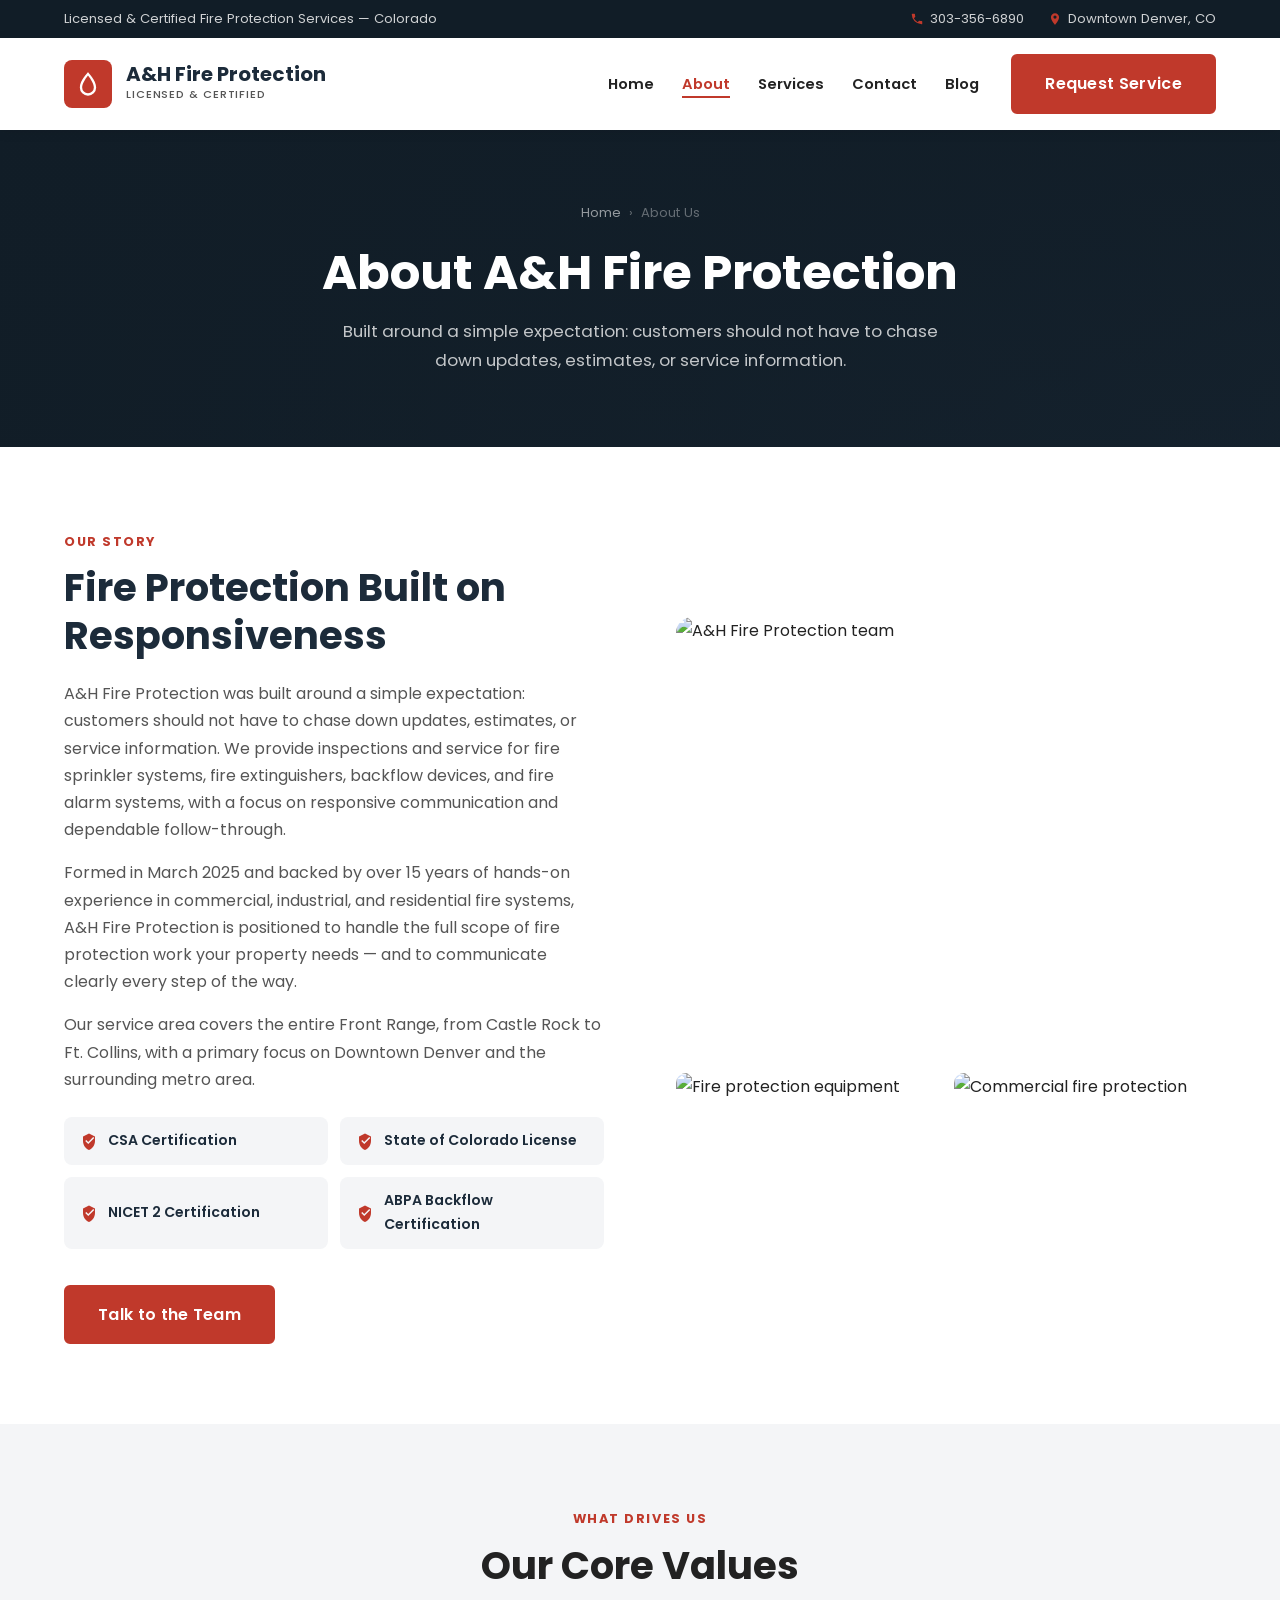
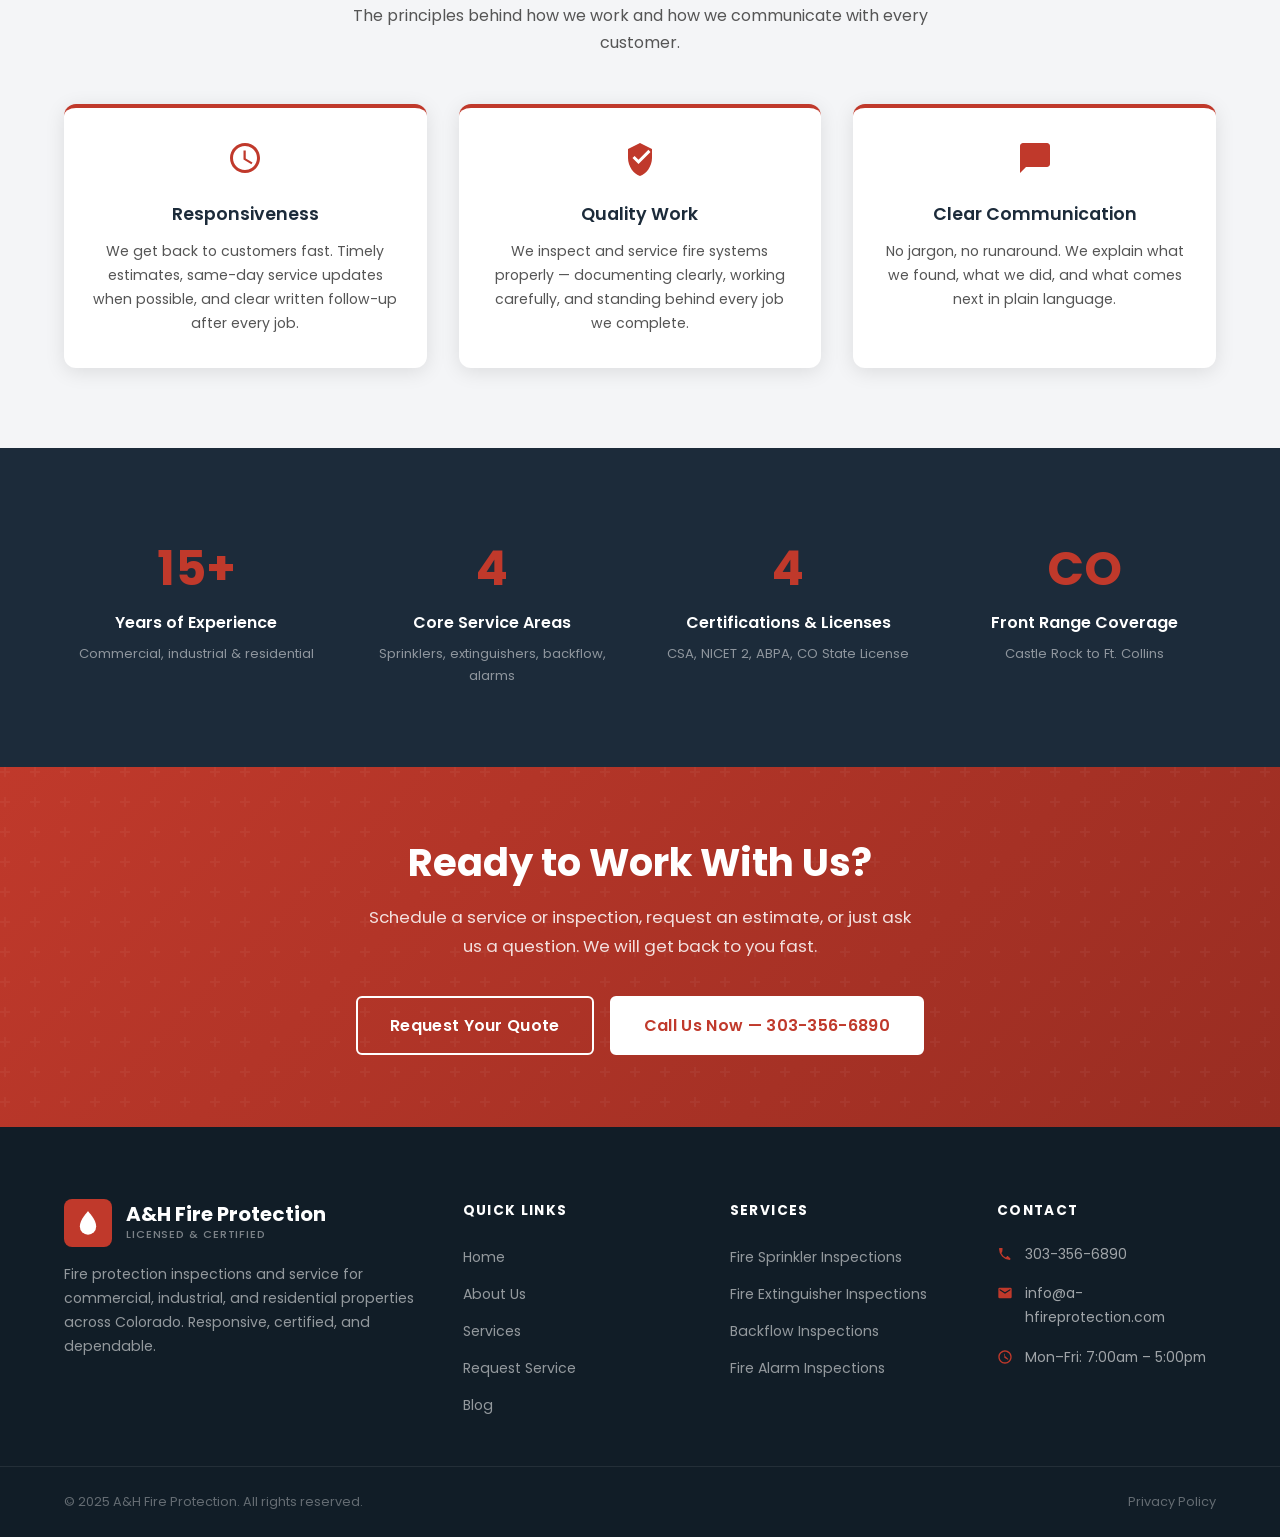
==== about.html @ d6842cc7 "push for website design" ====
<!DOCTYPE html>
<html lang="en">
<head>
  <meta charset="UTF-8">
  <meta name="viewport" content="width=device-width, initial-scale=1.0">
  <title>About A&H Fire Protection | Fire Protection Company Colorado</title>
  <meta name="description" content="Learn about A&H Fire Protection — a Colorado-licensed, NICET 2 certified fire protection company with over 15 years of experience serving commercial, industrial, and residential properties.">
  <link rel="preconnect" href="https://fonts.googleapis.com">
  <link href="https://fonts.googleapis.com/css2?family=Poppins:wght@400;500;600;700&display=swap" rel="stylesheet">
  <link rel="stylesheet" href="styles.css">
</head>
<body>

  <!-- TOP BAR -->
  <div class="topbar">
    <div class="container">
      <span>Licensed &amp; Certified Fire Protection Services — Colorado</span>
      <div class="topbar-right">
        <div class="topbar-item">
          <svg viewBox="0 0 24 24"><path d="M6.62 10.79a15.05 15.05 0 006.59 6.59l2.2-2.2a1 1 0 011.01-.24 11.47 11.47 0 003.58.57 1 1 0 011 1V20a1 1 0 01-1 1A17 17 0 013 4a1 1 0 011-1h3.5a1 1 0 011 1 11.47 11.47 0 00.57 3.58 1 1 0 01-.25 1.01l-2.2 2.2z"/></svg>
          <a href="tel:3033566890">303-356-6890</a>
        </div>
        <div class="topbar-item">
          <svg viewBox="0 0 24 24"><path d="M12 2C8.13 2 5 5.13 5 9c0 5.25 7 13 7 13s7-7.75 7-13c0-3.87-3.13-7-7-7zm0 9.5A2.5 2.5 0 1112 6a2.5 2.5 0 010 5.5z"/></svg>
          Downtown Denver, CO
        </div>
      </div>
    </div>
  </div>

  <!-- HEADER -->
  <header class="header">
    <div class="container">
      <a href="index.html" class="logo">
        <div class="logo-icon">
          <svg viewBox="0 0 24 24"><path d="M12 2c0 0-7 7-7 13a7 7 0 0014 0C19 9 12 2 12 2zm0 18a5 5 0 01-5-5c0-3.17 2.58-7.19 5-10.25C14.42 7.81 17 11.83 17 15a5 5 0 01-5 5z"/></svg>
        </div>
        <div class="logo-text">
          <div class="company-name">A&amp;H Fire Protection</div>
          <div class="company-sub">Licensed &amp; Certified</div>
        </div>
      </a>
      <nav class="nav">
        <ul class="nav-links">
          <li><a href="index.html">Home</a></li>
          <li><a href="about.html" class="active">About</a></li>
          <li><a href="services.html">Services</a></li>
          <li><a href="contact.html">Contact</a></li>
          <li><a href="blog.html">Blog</a></li>
        </ul>
        <a href="contact.html" class="btn btn-primary">Request Service</a>
      </nav>
    </div>
  </header>

  <!-- PAGE HERO -->
  <section class="page-hero">
    <div class="page-hero-bg" style="background-image: url('https://images.unsplash.com/photo-1504307651254-35680f356dfd?w=1600&auto=format&fit=crop');"></div>
    <div class="page-hero-overlay"></div>
    <div class="container">
      <div class="breadcrumb">
        <a href="index.html">Home</a>
        <span>&rsaquo;</span>
        <span>About Us</span>
      </div>
      <h1>About A&amp;H Fire Protection</h1>
      <p>Built around a simple expectation: customers should not have to chase down updates, estimates, or service information.</p>
    </div>
  </section>

  <!-- ABOUT STORY -->
  <section class="section">
    <div class="container">
      <div class="grid-2" style="gap: 72px;">
        <div>
          <span class="section-label">Our Story</span>
          <h2 style="color: var(--navy); margin-bottom: 20px;">Fire Protection Built on Responsiveness</h2>
          <p>A&H Fire Protection was built around a simple expectation: customers should not have to chase down updates, estimates, or service information. We provide inspections and service for fire sprinkler systems, fire extinguishers, backflow devices, and fire alarm systems, with a focus on responsive communication and dependable follow-through.</p>
          <p>Formed in March 2025 and backed by over 15 years of hands-on experience in commercial, industrial, and residential fire systems, A&H Fire Protection is positioned to handle the full scope of fire protection work your property needs — and to communicate clearly every step of the way.</p>
          <p>Our service area covers the entire Front Range, from Castle Rock to Ft. Collins, with a primary focus on Downtown Denver and the surrounding metro area.</p>

          <div class="cert-list">
            <div class="cert-item">
              <svg viewBox="0 0 24 24"><path d="M12 2L4 6v6c0 5.55 3.84 10.74 8 12 4.16-1.26 8-6.45 8-12V6l-8-4zm-1 14l-4-4 1.41-1.41L11 13.17l6.59-6.59L19 8l-8 8z"/></svg>
              CSA Certification
            </div>
            <div class="cert-item">
              <svg viewBox="0 0 24 24"><path d="M12 2L4 6v6c0 5.55 3.84 10.74 8 12 4.16-1.26 8-6.45 8-12V6l-8-4zm-1 14l-4-4 1.41-1.41L11 13.17l6.59-6.59L19 8l-8 8z"/></svg>
              State of Colorado License
            </div>
            <div class="cert-item">
              <svg viewBox="0 0 24 24"><path d="M12 2L4 6v6c0 5.55 3.84 10.74 8 12 4.16-1.26 8-6.45 8-12V6l-8-4zm-1 14l-4-4 1.41-1.41L11 13.17l6.59-6.59L19 8l-8 8z"/></svg>
              NICET 2 Certification
            </div>
            <div class="cert-item">
              <svg viewBox="0 0 24 24"><path d="M12 2L4 6v6c0 5.55 3.84 10.74 8 12 4.16-1.26 8-6.45 8-12V6l-8-4zm-1 14l-4-4 1.41-1.41L11 13.17l6.59-6.59L19 8l-8 8z"/></svg>
              ABPA Backflow Certification
            </div>
          </div>

          <div style="margin-top: 36px;">
            <a href="contact.html" class="btn btn-primary">Talk to the Team</a>
          </div>
        </div>

        <div>
          <img src="https://images.unsplash.com/photo-1504307651254-35680f356dfd?w=800&auto=format&fit=crop&q=80" alt="A&H Fire Protection team" style="border-radius: 16px; height: 440px; width: 100%; object-fit: cover;">
          <div style="display: grid; grid-template-columns: 1fr 1fr; gap: 16px; margin-top: 16px;">
            <img src="https://images.unsplash.com/photo-1558618666-fcd25c85cd64?w=400&auto=format&fit=crop&q=80" alt="Fire protection equipment" style="border-radius: 10px; height: 180px; object-fit: cover; width: 100%;">
            <img src="https://images.unsplash.com/photo-1497366216548-37526070297c?w=400&auto=format&fit=crop&q=80" alt="Commercial fire protection" style="border-radius: 10px; height: 180px; object-fit: cover; width: 100%;">
          </div>
        </div>
      </div>
    </div>
  </section>

  <!-- VALUES -->
  <section class="section section--gray">
    <div class="container">
      <div class="section-header centered">
        <span class="section-label">What Drives Us</span>
        <h2>Our Core Values</h2>
        <p>The principles behind how we work and how we communicate with every customer.</p>
      </div>
      <div class="grid-3">
        <div class="value-card">
          <svg viewBox="0 0 24 24"><path d="M11.99 2C6.47 2 2 6.48 2 12s4.47 10 9.99 10C17.52 22 22 17.52 22 12S17.52 2 11.99 2zM12 20c-4.42 0-8-3.58-8-8s3.58-8 8-8 8 3.58 8 8-3.58 8-8 8zm.5-13H11v6l5.25 3.15.75-1.23-4.5-2.67V7z"/></svg>
          <h4>Responsiveness</h4>
          <p>We get back to customers fast. Timely estimates, same-day service updates when possible, and clear written follow-up after every job.</p>
        </div>
        <div class="value-card">
          <svg viewBox="0 0 24 24"><path d="M12 2L4 6v6c0 5.55 3.84 10.74 8 12 4.16-1.26 8-6.45 8-12V6l-8-4zm-1 14l-4-4 1.41-1.41L11 13.17l6.59-6.59L19 8l-8 8z"/></svg>
          <h4>Quality Work</h4>
          <p>We inspect and service fire systems properly — documenting clearly, working carefully, and standing behind every job we complete.</p>
        </div>
        <div class="value-card">
          <svg viewBox="0 0 24 24"><path d="M20 2H4c-1.1 0-2 .9-2 2v18l4-4h14c1.1 0 2-.9 2-2V4c0-1.1-.9-2-2-2z"/></svg>
          <h4>Clear Communication</h4>
          <p>No jargon, no runaround. We explain what we found, what we did, and what comes next in plain language.</p>
        </div>
      </div>
    </div>
  </section>

  <!-- STATS -->
  <section class="section section--dark">
    <div class="container">
      <div style="display: grid; grid-template-columns: repeat(4, 1fr); gap: 32px; text-align: center;">
        <div>
          <div style="font-size: 3rem; font-weight: 700; color: var(--red);">15+</div>
          <div style="color: white; font-weight: 600; margin-bottom: 6px;">Years of Experience</div>
          <div style="font-size: 0.82rem; color: rgba(255,255,255,0.5);">Commercial, industrial &amp; residential</div>
        </div>
        <div>
          <div style="font-size: 3rem; font-weight: 700; color: var(--red);">4</div>
          <div style="color: white; font-weight: 600; margin-bottom: 6px;">Core Service Areas</div>
          <div style="font-size: 0.82rem; color: rgba(255,255,255,0.5);">Sprinklers, extinguishers, backflow, alarms</div>
        </div>
        <div>
          <div style="font-size: 3rem; font-weight: 700; color: var(--red);">4</div>
          <div style="color: white; font-weight: 600; margin-bottom: 6px;">Certifications &amp; Licenses</div>
          <div style="font-size: 0.82rem; color: rgba(255,255,255,0.5);">CSA, NICET 2, ABPA, CO State License</div>
        </div>
        <div>
          <div style="font-size: 3rem; font-weight: 700; color: var(--red);">CO</div>
          <div style="color: white; font-weight: 600; margin-bottom: 6px;">Front Range Coverage</div>
          <div style="font-size: 0.82rem; color: rgba(255,255,255,0.5);">Castle Rock to Ft. Collins</div>
        </div>
      </div>
    </div>
  </section>

  <!-- CTA -->
  <section class="cta-banner">
    <div class="container">
      <h2>Ready to Work With Us?</h2>
      <p>Schedule a service or inspection, request an estimate, or just ask us a question. We will get back to you fast.</p>
      <div class="cta-banner-btns">
        <a href="contact.html" class="btn btn-outline">Request Your Quote</a>
        <a href="tel:3033566890" class="btn" style="background: white; color: var(--red); border: 2px solid white;">Call Us Now — 303-356-6890</a>
      </div>
    </div>
  </section>

  <!-- FOOTER -->
  <footer class="footer">
    <div class="footer-main">
      <div class="container">
        <div class="footer-grid">
          <div class="footer-brand">
            <a href="index.html" class="logo">
              <div class="logo-icon"><svg viewBox="0 0 24 24" fill="white"><path d="M12 2c0 0-7 7-7 13a7 7 0 0014 0C19 9 12 2 12 2z"/></svg></div>
              <div class="logo-text">
                <div class="company-name">A&amp;H Fire Protection</div>
                <div class="company-sub">Licensed &amp; Certified</div>
              </div>
            </a>
            <p>Fire protection inspections and service for commercial, industrial, and residential properties across Colorado. Responsive, certified, and dependable.</p>
          </div>
          <div>
            <h5>Quick Links</h5>
            <ul class="footer-links">
              <li><a href="index.html">Home</a></li>
              <li><a href="about.html">About Us</a></li>
              <li><a href="services.html">Services</a></li>
              <li><a href="contact.html">Request Service</a></li>
              <li><a href="blog.html">Blog</a></li>
            </ul>
          </div>
          <div>
            <h5>Services</h5>
            <ul class="footer-links">
              <li><a href="services.html">Fire Sprinkler Inspections</a></li>
              <li><a href="services.html">Fire Extinguisher Inspections</a></li>
              <li><a href="services.html">Backflow Inspections</a></li>
              <li><a href="services.html">Fire Alarm Inspections</a></li>
            </ul>
          </div>
          <div>
            <h5>Contact</h5>
            <div class="footer-contact-item">
              <svg viewBox="0 0 24 24"><path d="M6.62 10.79a15.05 15.05 0 006.59 6.59l2.2-2.2a1 1 0 011.01-.24A11.47 11.47 0 0019 17.5a1 1 0 011 1V20a1 1 0 01-1 1A17 17 0 013 4a1 1 0 011-1h3.5a1 1 0 011 1A11.47 11.47 0 008.07 7.4a1 1 0 01-.24 1.01z"/></svg>
              <span><a href="tel:3033566890">303-356-6890</a></span>
            </div>
            <div class="footer-contact-item">
              <svg viewBox="0 0 24 24"><path d="M20 4H4a2 2 0 00-2 2v12a2 2 0 002 2h16a2 2 0 002-2V6a2 2 0 00-2-2zm0 4l-8 5-8-5V6l8 5 8-5v2z"/></svg>
              <span><a href="mailto:info@a-hfireprotection.com">info@a-hfireprotection.com</a></span>
            </div>
            <div class="footer-contact-item">
              <svg viewBox="0 0 24 24"><path d="M11.99 2C6.47 2 2 6.48 2 12s4.47 10 9.99 10C17.52 22 22 17.52 22 12S17.52 2 11.99 2zM12 20c-4.42 0-8-3.58-8-8s3.58-8 8-8 8 3.58 8 8-3.58 8-8 8zm.5-13H11v6l5.25 3.15.75-1.23L12 10.43V7z"/></svg>
              <span>Mon–Fri: 7:00am – 5:00pm</span>
            </div>
          </div>
        </div>
      </div>
    </div>
    <div class="footer-bottom">
      <div class="container">
        <span>&copy; 2025 A&amp;H Fire Protection. All rights reserved.</span>
        <span><a href="privacy.html">Privacy Policy</a></span>
      </div>
    </div>
  </footer>

</body>
</html>
---- styles.css ----
/* ============================================
   A&H Fire Protection - Global Styles
   Design Guide for GHL Build
   ============================================ */

/* --- Variables --- */
:root {
  --red:       #C0392B;
  --red-dark:  #992D22;
  --navy:      #1C2B3A;
  --navy-dark: #111D27;
  --gray-bg:   #F4F5F7;
  --gray-mid:  #E0E0E0;
  --text:      #222222;
  --text-mid:  #555555;
  --text-light:#888888;
  --white:     #FFFFFF;
  --font:      'Poppins', sans-serif;
  --radius:    6px;
  --shadow:    0 4px 20px rgba(0,0,0,0.10);
  --transition:0.25s ease;
}

/* --- Reset & Base --- */
*, *::before, *::after { box-sizing: border-box; margin: 0; padding: 0; }
html { scroll-behavior: smooth; }
body { font-family: var(--font); color: var(--text); background: var(--white); line-height: 1.7; }
img { max-width: 100%; display: block; }
a { text-decoration: none; color: inherit; }
ul { list-style: none; }

/* --- Typography --- */
h1 { font-size: clamp(2rem, 4vw, 3rem); font-weight: 700; line-height: 1.2; }
h2 { font-size: clamp(1.6rem, 3vw, 2.4rem); font-weight: 700; line-height: 1.25; }
h3 { font-size: clamp(1.2rem, 2vw, 1.5rem); font-weight: 600; line-height: 1.3; }
h4 { font-size: 1.1rem; font-weight: 600; }
p  { margin-bottom: 1rem; color: var(--text-mid); }
p:last-child { margin-bottom: 0; }

/* --- Layout --- */
.container { max-width: 1200px; margin: 0 auto; padding: 0 24px; }
.section { padding: 80px 0; }
.section--gray { background: var(--gray-bg); }
.section--dark { background: var(--navy); color: var(--white); }
.section--dark p { color: rgba(255,255,255,0.75); }
.section--dark h2 { color: var(--white); }

/* Grid helpers */
.grid-2 { display: grid; grid-template-columns: repeat(2, 1fr); gap: 40px; align-items: center; }
.grid-3 { display: grid; grid-template-columns: repeat(3, 1fr); gap: 32px; }
.grid-4 { display: grid; grid-template-columns: repeat(4, 1fr); gap: 24px; }

/* --- Buttons --- */
.btn {
  display: inline-block;
  padding: 14px 32px;
  border-radius: var(--radius);
  font-weight: 600;
  font-size: 1rem;
  transition: var(--transition);
  cursor: pointer;
  border: 2px solid transparent;
  letter-spacing: 0.02em;
}
.btn-primary {
  background: var(--red);
  color: var(--white);
  border-color: var(--red);
}
.btn-primary:hover { background: var(--red-dark); border-color: var(--red-dark); }

.btn-outline {
  background: transparent;
  color: var(--white);
  border-color: var(--white);
}
.btn-outline:hover { background: var(--white); color: var(--navy); }

.btn-outline-dark {
  background: transparent;
  color: var(--navy);
  border-color: var(--navy);
}
.btn-outline-dark:hover { background: var(--navy); color: var(--white); }

/* --- Section Label --- */
.section-label {
  display: inline-block;
  font-size: 0.8rem;
  font-weight: 700;
  letter-spacing: 0.12em;
  text-transform: uppercase;
  color: var(--red);
  margin-bottom: 12px;
}
.section--dark .section-label { color: #ff7e72; }

/* --- Section Header --- */
.section-header { margin-bottom: 48px; }
.section-header.centered { text-align: center; }
.section-header p { max-width: 640px; }
.section-header.centered p { margin: 12px auto 0; }

/* ============================================
   TOP BAR
   ============================================ */
.topbar {
  background: var(--navy-dark);
  color: rgba(255,255,255,0.80);
  font-size: 0.82rem;
  padding: 8px 0;
}
.topbar .container {
  display: flex;
  justify-content: space-between;
  align-items: center;
}
.topbar a { color: rgba(255,255,255,0.80); transition: var(--transition); }
.topbar a:hover { color: var(--white); }
.topbar-right { display: flex; gap: 24px; }
.topbar-item { display: flex; align-items: center; gap: 6px; }
.topbar-item svg { width: 14px; height: 14px; fill: var(--red); flex-shrink: 0; }

/* ============================================
   HEADER / NAV
   ============================================ */
.header {
  background: var(--white);
  box-shadow: 0 2px 12px rgba(0,0,0,0.08);
  position: sticky;
  top: 0;
  z-index: 100;
}
.header .container {
  display: flex;
  align-items: center;
  justify-content: space-between;
  padding-top: 16px;
  padding-bottom: 16px;
}
.logo { display: flex; align-items: center; gap: 14px; }
.logo-icon {
  width: 48px; height: 48px;
  background: var(--red);
  border-radius: 8px;
  display: flex; align-items: center; justify-content: center;
}
.logo-icon svg { width: 28px; height: 28px; fill: white; }
.logo-text .company-name { font-size: 1.25rem; font-weight: 700; color: var(--navy); line-height: 1.1; }
.logo-text .company-sub  { font-size: 0.7rem; font-weight: 500; color: var(--text-mid); letter-spacing: 0.08em; text-transform: uppercase; }

.nav { display: flex; align-items: center; gap: 32px; }
.nav-links { display: flex; gap: 28px; }
.nav-links a {
  font-size: 0.92rem;
  font-weight: 600;
  color: var(--text);
  transition: var(--transition);
  position: relative;
  padding-bottom: 4px;
}
.nav-links a::after {
  content: '';
  position: absolute; bottom: 0; left: 0;
  width: 0; height: 2px;
  background: var(--red);
  transition: var(--transition);
}
.nav-links a:hover, .nav-links a.active { color: var(--red); }
.nav-links a:hover::after, .nav-links a.active::after { width: 100%; }

/* ============================================
   HERO SECTION
   ============================================ */
.hero {
  position: relative;
  min-height: 620px;
  display: flex;
  align-items: center;
  background: linear-gradient(100deg, var(--navy-dark) 0%, var(--navy) 100%);
  overflow: hidden;
}
.hero-bg {
  position: absolute; inset: 0;
  background-size: cover;
  background-position: center;
  opacity: 0.18;
}
.hero-overlay {
  position: absolute; inset: 0;
  background: linear-gradient(90deg, rgba(17,29,39,0.97) 40%, rgba(17,29,39,0.55) 100%);
}
.hero .container { position: relative; z-index: 2; padding-top: 80px; padding-bottom: 80px; }
.hero-content { max-width: 620px; }
.hero-badge {
  display: inline-flex;
  align-items: center;
  gap: 8px;
  background: rgba(192,57,43,0.18);
  border: 1px solid rgba(192,57,43,0.4);
  color: #ff8a80;
  font-size: 0.78rem;
  font-weight: 700;
  letter-spacing: 0.1em;
  text-transform: uppercase;
  padding: 6px 14px;
  border-radius: 40px;
  margin-bottom: 24px;
}
.hero-badge::before { content:''; width:8px; height:8px; background:#ff8a80; border-radius:50%; }
.hero h1 { color: var(--white); margin-bottom: 20px; }
.hero h1 span { color: var(--red); }
.hero p { color: rgba(255,255,255,0.78); font-size: 1.05rem; margin-bottom: 36px; max-width: 540px; }
.hero-ctas { display: flex; gap: 16px; flex-wrap: wrap; }
.hero-phone {
  display: flex; align-items: center; gap: 10px;
  margin-top: 40px;
  padding-top: 32px;
  border-top: 1px solid rgba(255,255,255,0.12);
  color: rgba(255,255,255,0.7);
  font-size: 0.9rem;
}
.hero-phone strong { color: white; font-size: 1.15rem; }
.hero-phone svg { width: 20px; height: 20px; fill: var(--red); }

/* Hero stats strip */
.hero-stats {
  display: flex; gap: 40px; margin-top: 48px;
}
.hero-stat-num { font-size: 2rem; font-weight: 700; color: var(--white); }
.hero-stat-label { font-size: 0.78rem; color: rgba(255,255,255,0.55); text-transform: uppercase; letter-spacing: 0.08em; }

/* ============================================
   TRUST BAR
   ============================================ */
.trust-bar {
  background: var(--red);
  padding: 20px 0;
}
.trust-bar .container {
  display: flex;
  justify-content: space-around;
  align-items: center;
  flex-wrap: wrap;
  gap: 16px;
}
.trust-item {
  display: flex; align-items: center; gap: 12px;
  color: white;
}
.trust-item svg { width: 22px; height: 22px; fill: rgba(255,255,255,0.85); flex-shrink: 0; }
.trust-item-text strong { display: block; font-size: 0.92rem; font-weight: 700; }
.trust-item-text span { font-size: 0.76rem; opacity: 0.85; }

/* ============================================
   SERVICES OVERVIEW
   ============================================ */
.service-card {
  background: var(--white);
  border-radius: 12px;
  overflow: hidden;
  box-shadow: var(--shadow);
  transition: var(--transition);
  display: flex; flex-direction: column;
}
.service-card:hover { transform: translateY(-6px); box-shadow: 0 12px 36px rgba(0,0,0,0.14); }
.service-card-img { height: 200px; overflow: hidden; }
.service-card-img img { width: 100%; height: 100%; object-fit: cover; transition: var(--transition); }
.service-card:hover .service-card-img img { transform: scale(1.05); }
.service-card-body { padding: 28px 28px 32px; flex: 1; display: flex; flex-direction: column; }
.service-card-icon {
  width: 52px; height: 52px;
  background: rgba(192,57,43,0.1);
  border-radius: 10px;
  display: flex; align-items: center; justify-content: center;
  margin-bottom: 16px;
}
.service-card-icon svg { width: 26px; height: 26px; fill: var(--red); }
.service-card-body h3 { margin-bottom: 10px; color: var(--navy); }
.service-card-body p { font-size: 0.9rem; flex: 1; }
.service-card-link {
  display: inline-flex; align-items: center; gap: 6px;
  color: var(--red); font-weight: 600; font-size: 0.9rem;
  margin-top: 20px; transition: var(--transition);
}
.service-card-link:hover { gap: 10px; }
.service-card-link svg { width: 16px; height: 16px; fill: var(--red); }

/* ============================================
   WHY CHOOSE US
   ============================================ */
.feature-item { display: flex; gap: 20px; margin-bottom: 36px; }
.feature-item:last-child { margin-bottom: 0; }
.feature-icon {
  width: 52px; height: 52px; flex-shrink: 0;
  background: rgba(192,57,43,0.1);
  border-radius: 10px;
  display: flex; align-items: center; justify-content: center;
}
.feature-icon svg { width: 26px; height: 26px; fill: var(--red); }
.feature-text h4 { color: var(--navy); margin-bottom: 6px; }
.feature-text p { font-size: 0.9rem; margin: 0; }

.why-image {
  border-radius: 16px; overflow: hidden;
  position: relative;
  height: 500px;
}
.why-image img { width: 100%; height: 100%; object-fit: cover; }
.why-badge {
  position: absolute; bottom: 24px; left: 24px; right: 24px;
  background: var(--white);
  border-radius: 12px;
  padding: 20px 24px;
  display: flex; align-items: center; gap: 16px;
  box-shadow: 0 8px 30px rgba(0,0,0,0.15);
}
.why-badge-icon {
  width: 52px; height: 52px; flex-shrink: 0;
  background: var(--red); border-radius: 10px;
  display: flex; align-items: center; justify-content: center;
}
.why-badge-icon svg { width: 28px; height: 28px; fill: white; }
.why-badge-text strong { display: block; font-size: 1.1rem; color: var(--navy); }
.why-badge-text span { font-size: 0.82rem; color: var(--text-mid); }

/* ============================================
   LOCATIONS
   ============================================ */
.location-grid { display: grid; grid-template-columns: repeat(4, 1fr); gap: 20px; }
.location-card {
  background: rgba(255,255,255,0.06);
  border: 1px solid rgba(255,255,255,0.12);
  border-radius: 12px;
  padding: 28px 24px;
  text-align: center;
  transition: var(--transition);
}
.location-card:hover { background: rgba(192,57,43,0.15); border-color: rgba(192,57,43,0.4); }
.location-card svg { width: 28px; height: 28px; fill: var(--red); margin: 0 auto 12px; }
.location-card h4 { color: white; font-size: 1rem; margin-bottom: 4px; }
.location-card p { font-size: 0.8rem; color: rgba(255,255,255,0.55); margin: 0; }

/* ============================================
   CTA BANNER
   ============================================ */
.cta-banner {
  background: linear-gradient(135deg, var(--red) 0%, var(--red-dark) 100%);
  padding: 72px 0;
  text-align: center;
  position: relative;
  overflow: hidden;
}
.cta-banner::before {
  content: '';
  position: absolute; inset: 0;
  background: url("data:image/svg+xml,%3Csvg width='60' height='60' viewBox='0 0 60 60' xmlns='http://www.w3.org/2000/svg'%3E%3Cg fill='none' fill-rule='evenodd'%3E%3Cg fill='%23ffffff' fill-opacity='0.04'%3E%3Cpath d='M36 34v-4h-2v4h-4v2h4v4h2v-4h4v-2h-4zm0-30V0h-2v4h-4v2h4v4h2V6h4V4h-4zM6 34v-4H4v4H0v2h4v4h2v-4h4v-2H6zM6 4V0H4v4H0v2h4v4h2V6h4V4H6z'/%3E%3C/g%3E%3C/g%3E%3C/svg%3E");
}
.cta-banner .container { position: relative; }
.cta-banner h2 { color: white; margin-bottom: 16px; }
.cta-banner p { color: rgba(255,255,255,0.85); font-size: 1.05rem; max-width: 560px; margin: 0 auto 36px; }
.cta-banner-btns { display: flex; justify-content: center; gap: 16px; flex-wrap: wrap; }

/* ============================================
   CERTIFICATIONS STRIP
   ============================================ */
.cert-strip { background: var(--gray-bg); padding: 40px 0; border-top: 1px solid var(--gray-mid); border-bottom: 1px solid var(--gray-mid); }
.cert-strip .container { display: flex; align-items: center; justify-content: space-around; flex-wrap: wrap; gap: 24px; }
.cert-badge {
  display: flex; align-items: center; gap: 12px;
  padding: 14px 20px;
  background: white;
  border-radius: 10px;
  box-shadow: 0 2px 10px rgba(0,0,0,0.06);
}
.cert-badge svg { width: 28px; height: 28px; fill: var(--navy); }
.cert-badge-text strong { display: block; font-size: 0.88rem; color: var(--navy); font-weight: 700; }
.cert-badge-text span { font-size: 0.75rem; color: var(--text-mid); }

/* ============================================
   ABOUT PAGE - TEAM/STORY
   ============================================ */
.story-section img { border-radius: 16px; }
.cert-list { display: grid; grid-template-columns: 1fr 1fr; gap: 12px; margin-top: 24px; }
.cert-item {
  display: flex; align-items: center; gap: 10px;
  background: var(--gray-bg); border-radius: 8px;
  padding: 12px 16px;
  font-size: 0.88rem; font-weight: 600; color: var(--navy);
}
.cert-item svg { width: 18px; height: 18px; fill: var(--red); flex-shrink: 0; }

.value-card {
  background: white;
  border-radius: 12px;
  padding: 32px 28px;
  box-shadow: var(--shadow);
  border-top: 4px solid var(--red);
  text-align: center;
}
.value-card svg { width: 36px; height: 36px; fill: var(--red); margin: 0 auto 16px; }
.value-card h4 { color: var(--navy); margin-bottom: 10px; }
.value-card p { font-size: 0.88rem; }

/* ============================================
   SERVICES PAGE
   ============================================ */
.service-row {
  display: grid; grid-template-columns: 1fr 1fr;
  gap: 56px; align-items: center;
  padding: 64px 0;
  border-bottom: 1px solid var(--gray-mid);
}
.service-row:last-child { border-bottom: none; }
.service-row.reverse { }
.service-row-img { border-radius: 16px; overflow: hidden; height: 380px; }
.service-row-img img { width: 100%; height: 100%; object-fit: cover; }
.service-row-content h2 { color: var(--navy); margin-bottom: 16px; }
.service-tags { display: flex; flex-wrap: wrap; gap: 8px; margin: 20px 0; }
.service-tag {
  background: rgba(192,57,43,0.08);
  color: var(--red);
  font-size: 0.78rem; font-weight: 700;
  padding: 5px 12px; border-radius: 40px;
  border: 1px solid rgba(192,57,43,0.2);
}
.service-check-list { margin: 20px 0; }
.service-check-list li {
  display: flex; align-items: flex-start; gap: 10px;
  padding: 8px 0; font-size: 0.92rem; color: var(--text-mid);
  border-bottom: 1px solid var(--gray-mid);
}
.service-check-list li:last-child { border-bottom: none; }
.service-check-list svg { width: 18px; height: 18px; fill: var(--red); flex-shrink: 0; margin-top: 2px; }

/* ============================================
   CONTACT PAGE
   ============================================ */
.contact-grid { display: grid; grid-template-columns: 1fr 1.4fr; gap: 56px; }
.contact-info-card {
  background: var(--navy);
  border-radius: 16px;
  padding: 48px 40px;
  color: white;
  height: fit-content;
}
.contact-info-card h3 { color: white; margin-bottom: 8px; }
.contact-info-card > p { color: rgba(255,255,255,0.7); margin-bottom: 36px; }
.contact-detail { display: flex; gap: 16px; margin-bottom: 28px; }
.contact-detail-icon {
  width: 48px; height: 48px; flex-shrink: 0;
  background: rgba(192,57,43,0.2);
  border-radius: 10px;
  display: flex; align-items: center; justify-content: center;
}
.contact-detail-icon svg { width: 22px; height: 22px; fill: var(--red); }
.contact-detail-text strong { display: block; color: white; margin-bottom: 4px; font-size: 0.85rem; text-transform: uppercase; letter-spacing: 0.06em; }
.contact-detail-text span, .contact-detail-text a { color: rgba(255,255,255,0.75); font-size: 0.95rem; }
.contact-detail-text a:hover { color: white; }

/* Form */
.form-card {
  background: white;
  border-radius: 16px;
  padding: 48px 40px;
  box-shadow: var(--shadow);
}
.form-card h3 { color: var(--navy); margin-bottom: 8px; }
.form-card > p { margin-bottom: 32px; }
.form-group { margin-bottom: 20px; }
.form-group label {
  display: block; font-size: 0.85rem; font-weight: 600;
  color: var(--navy); margin-bottom: 8px;
}
.form-group input,
.form-group select,
.form-group textarea {
  width: 100%; padding: 12px 16px;
  border: 2px solid var(--gray-mid);
  border-radius: var(--radius);
  font-family: var(--font); font-size: 0.95rem;
  color: var(--text); background: white;
  transition: var(--transition);
  outline: none;
}
.form-group input:focus,
.form-group select:focus,
.form-group textarea:focus { border-color: var(--red); }
.form-group textarea { resize: vertical; min-height: 120px; }
.form-row { display: grid; grid-template-columns: 1fr 1fr; gap: 16px; }
.form-consent { display: flex; align-items: flex-start; gap: 10px; font-size: 0.82rem; color: var(--text-mid); }
.form-consent input { width: auto; margin-top: 3px; }
.required { color: var(--red); }

/* ============================================
   PAGE HERO (internal pages)
   ============================================ */
.page-hero {
  background: linear-gradient(100deg, var(--navy-dark) 0%, var(--navy) 100%);
  padding: 72px 0;
  text-align: center;
  position: relative;
  overflow: hidden;
}
.page-hero-bg {
  position: absolute; inset: 0;
  background-size: cover; background-position: center;
  opacity: 0.12;
}
.page-hero-overlay { position: absolute; inset: 0; background: linear-gradient(180deg, rgba(17,29,39,0.9) 0%, rgba(17,29,39,0.7) 100%); }
.page-hero .container { position: relative; z-index: 2; }
.page-hero h1 { color: white; margin-bottom: 16px; }
.page-hero p { color: rgba(255,255,255,0.75); max-width: 600px; margin: 0 auto; font-size: 1.05rem; }
.breadcrumb {
  display: flex; justify-content: center; align-items: center; gap: 8px;
  font-size: 0.82rem; color: rgba(255,255,255,0.55);
  margin-bottom: 20px;
}
.breadcrumb a { color: rgba(255,255,255,0.55); transition: var(--transition); }
.breadcrumb a:hover { color: white; }
.breadcrumb span { color: rgba(255,255,255,0.35); }

/* ============================================
   BLOG PAGE
   ============================================ */
.blog-card {
  background: white; border-radius: 12px;
  overflow: hidden; box-shadow: var(--shadow);
  transition: var(--transition);
}
.blog-card:hover { transform: translateY(-4px); box-shadow: 0 10px 30px rgba(0,0,0,0.12); }
.blog-card-img { height: 200px; overflow: hidden; }
.blog-card-img img { width: 100%; height: 100%; object-fit: cover; transition: var(--transition); }
.blog-card:hover .blog-card-img img { transform: scale(1.04); }
.blog-card-body { padding: 24px; }
.blog-category {
  display: inline-block; font-size: 0.72rem; font-weight: 700;
  text-transform: uppercase; letter-spacing: 0.1em;
  color: var(--red); margin-bottom: 10px;
}
.blog-card-body h3 { font-size: 1.1rem; color: var(--navy); margin-bottom: 10px; line-height: 1.35; }
.blog-card-body p { font-size: 0.87rem; margin-bottom: 16px; }
.blog-meta { font-size: 0.78rem; color: var(--text-light); display: flex; gap: 16px; }

/* ============================================
   FOOTER
   ============================================ */
.footer { background: var(--navy-dark); color: rgba(255,255,255,0.65); }
.footer-main { padding: 72px 0 48px; }
.footer-grid { display: grid; grid-template-columns: 1.6fr 1fr 1fr 1fr; gap: 48px; }
.footer-brand .logo-text .company-name { color: white; }
.footer-brand .logo-text .company-sub { color: rgba(255,255,255,0.45); }
.footer-brand p { font-size: 0.88rem; margin-top: 16px; line-height: 1.7; color: rgba(255,255,255,0.55); }
.footer h5 { color: white; font-size: 0.85rem; font-weight: 700; text-transform: uppercase; letter-spacing: 0.1em; margin-bottom: 20px; }
.footer-links { display: flex; flex-direction: column; gap: 10px; }
.footer-links a { font-size: 0.88rem; color: rgba(255,255,255,0.55); transition: var(--transition); }
.footer-links a:hover { color: white; padding-left: 4px; }
.footer-contact-item { display: flex; gap: 12px; margin-bottom: 16px; align-items: flex-start; }
.footer-contact-item svg { width: 16px; height: 16px; fill: var(--red); flex-shrink: 0; margin-top: 3px; }
.footer-contact-item span { font-size: 0.87rem; color: rgba(255,255,255,0.6); }
.footer-contact-item a { color: rgba(255,255,255,0.6); }
.footer-contact-item a:hover { color: white; }
.footer-bottom {
  border-top: 1px solid rgba(255,255,255,0.08);
  padding: 24px 0;
}
.footer-bottom .container {
  display: flex; justify-content: space-between; align-items: center;
  font-size: 0.8rem; color: rgba(255,255,255,0.35);
}
.footer-bottom a { color: rgba(255,255,255,0.35); }
.footer-bottom a:hover { color: rgba(255,255,255,0.7); }

/* ============================================
   RESPONSIVE
   ============================================ */
@media (max-width: 1024px) {
  .grid-4, .location-grid { grid-template-columns: repeat(2, 1fr); }
  .footer-grid { grid-template-columns: 1fr 1fr; gap: 36px; }
}
@media (max-width: 768px) {
  .section { padding: 56px 0; }
  .grid-2, .grid-3 { grid-template-columns: 1fr; }
  .grid-4, .location-grid { grid-template-columns: repeat(2, 1fr); }
  .hero { min-height: auto; }
  .hero-stats { gap: 24px; }
  .hero-stats .hero-stat { flex: 1; text-align: center; }
  .service-row { grid-template-columns: 1fr; }
  .service-row-img { height: 260px; }
  .contact-grid { grid-template-columns: 1fr; }
  .nav-links { display: none; }
  .topbar-right { display: none; }
  .form-row { grid-template-columns: 1fr; }
  .footer-grid { grid-template-columns: 1fr; }
  .footer-bottom .container { flex-direction: column; gap: 8px; text-align: center; }
  .cert-list { grid-template-columns: 1fr; }
}
@media (max-width: 480px) {
  .grid-4, .location-grid { grid-template-columns: 1fr; }
  .hero-ctas { flex-direction: column; }
  .cta-banner-btns { flex-direction: column; align-items: center; }
  .trust-bar .container { flex-direction: column; gap: 12px; }
}
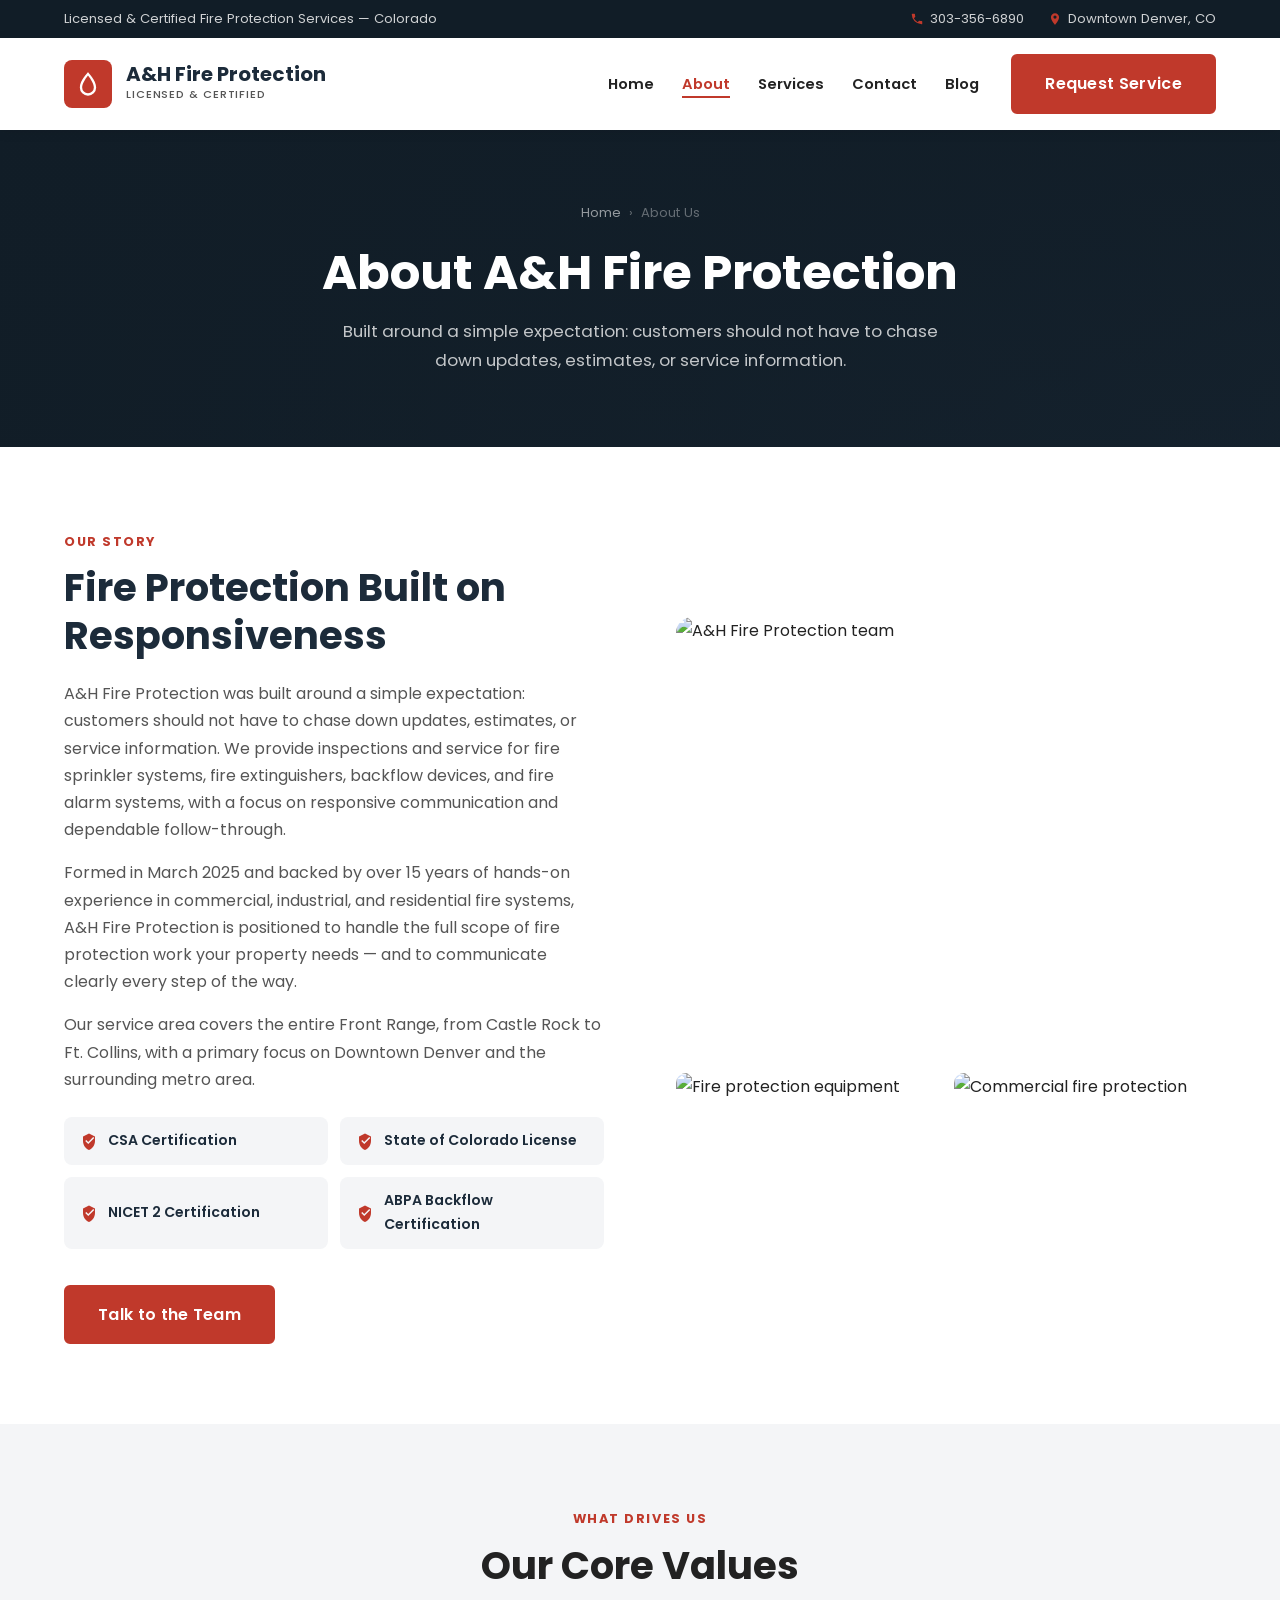
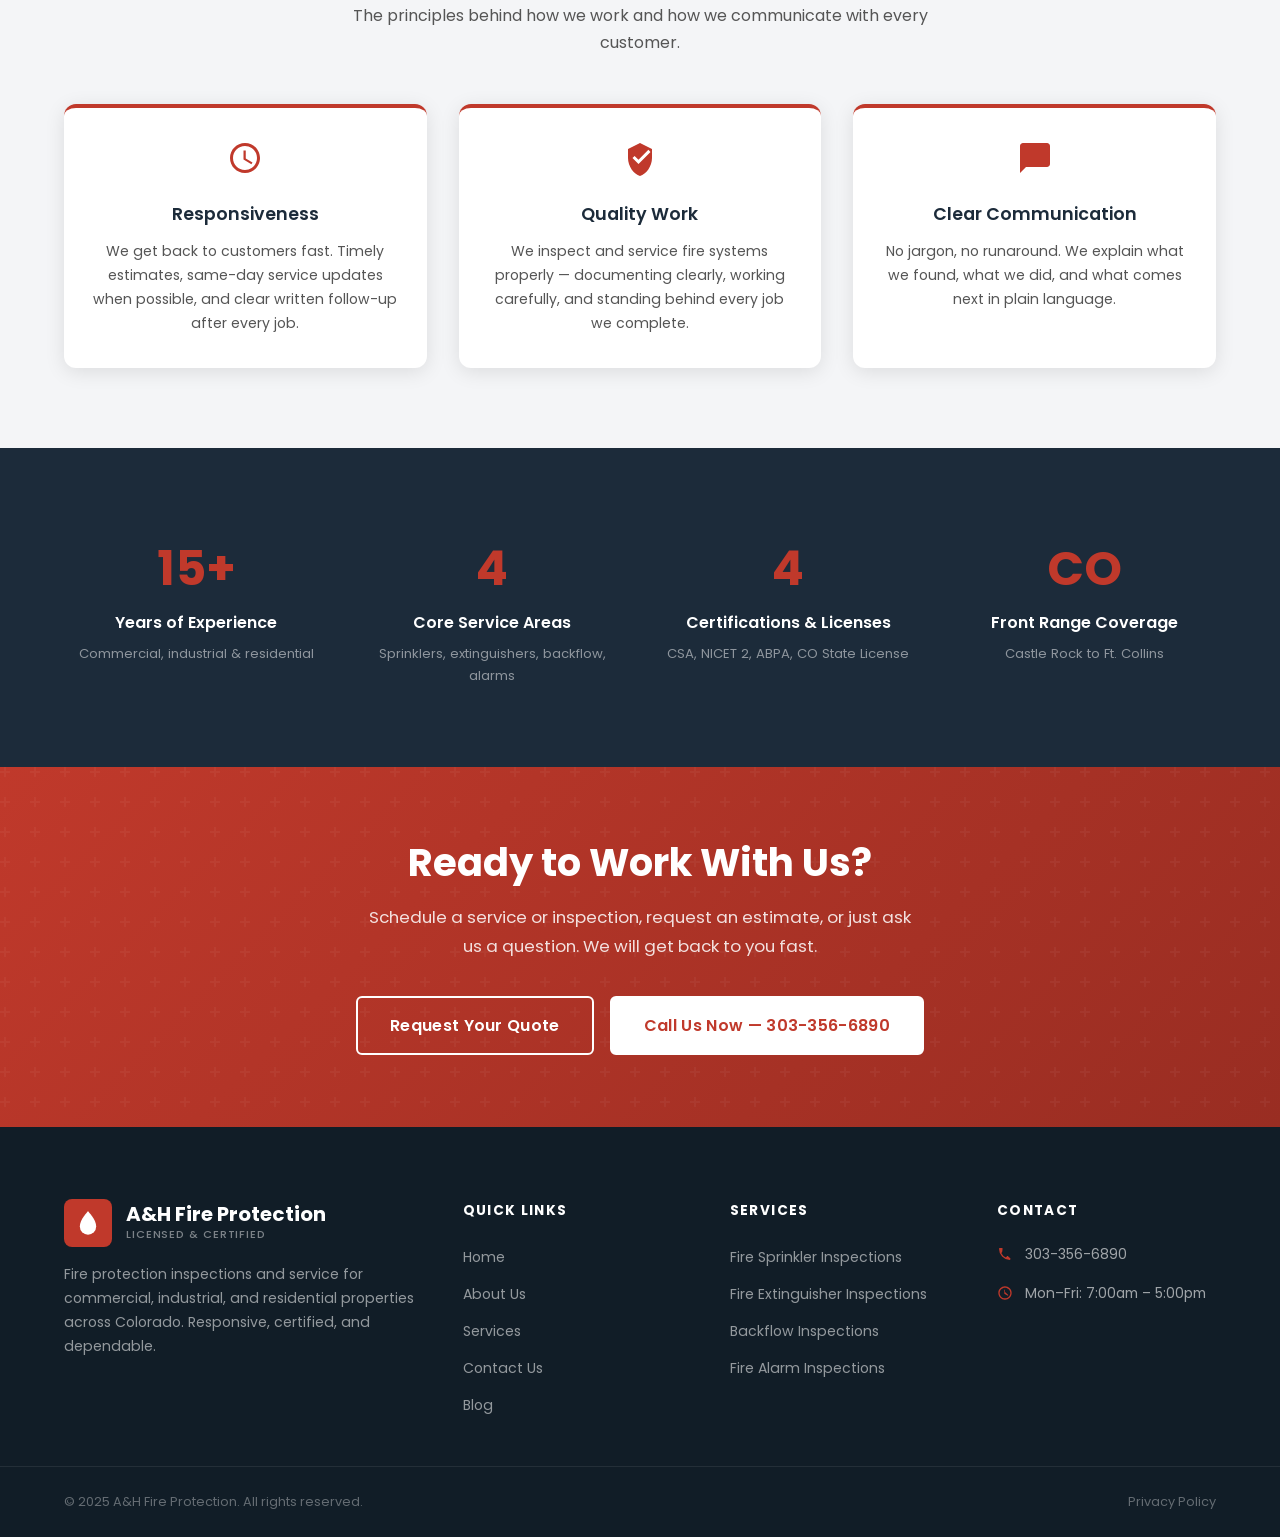
==== commit 4d2a48b6: "new footer adjustments" ====
--- a/about.html
+++ b/about.html
@@ -203,7 +203,7 @@
               <li><a href="index.html">Home</a></li>
               <li><a href="about.html">About Us</a></li>
               <li><a href="services.html">Services</a></li>
-              <li><a href="contact.html">Request Service</a></li>
+              <li><a href="contact.html">Contact Us</a></li>
               <li><a href="blog.html">Blog</a></li>
             </ul>
           </div>
@@ -222,10 +222,10 @@
               <svg viewBox="0 0 24 24"><path d="M6.62 10.79a15.05 15.05 0 006.59 6.59l2.2-2.2a1 1 0 011.01-.24A11.47 11.47 0 0019 17.5a1 1 0 011 1V20a1 1 0 01-1 1A17 17 0 013 4a1 1 0 011-1h3.5a1 1 0 011 1A11.47 11.47 0 008.07 7.4a1 1 0 01-.24 1.01z"/></svg>
               <span><a href="tel:3033566890">303-356-6890</a></span>
             </div>
-            <div class="footer-contact-item">
+            <!-- <div class="footer-contact-item">
               <svg viewBox="0 0 24 24"><path d="M20 4H4a2 2 0 00-2 2v12a2 2 0 002 2h16a2 2 0 002-2V6a2 2 0 00-2-2zm0 4l-8 5-8-5V6l8 5 8-5v2z"/></svg>
               <span><a href="mailto:info@a-hfireprotection.com">info@a-hfireprotection.com</a></span>
-            </div>
+            </div> -->
             <div class="footer-contact-item">
               <svg viewBox="0 0 24 24"><path d="M11.99 2C6.47 2 2 6.48 2 12s4.47 10 9.99 10C17.52 22 22 17.52 22 12S17.52 2 11.99 2zM12 20c-4.42 0-8-3.58-8-8s3.58-8 8-8 8 3.58 8 8-3.58 8-8 8zm.5-13H11v6l5.25 3.15.75-1.23L12 10.43V7z"/></svg>
               <span>Mon–Fri: 7:00am – 5:00pm</span>
